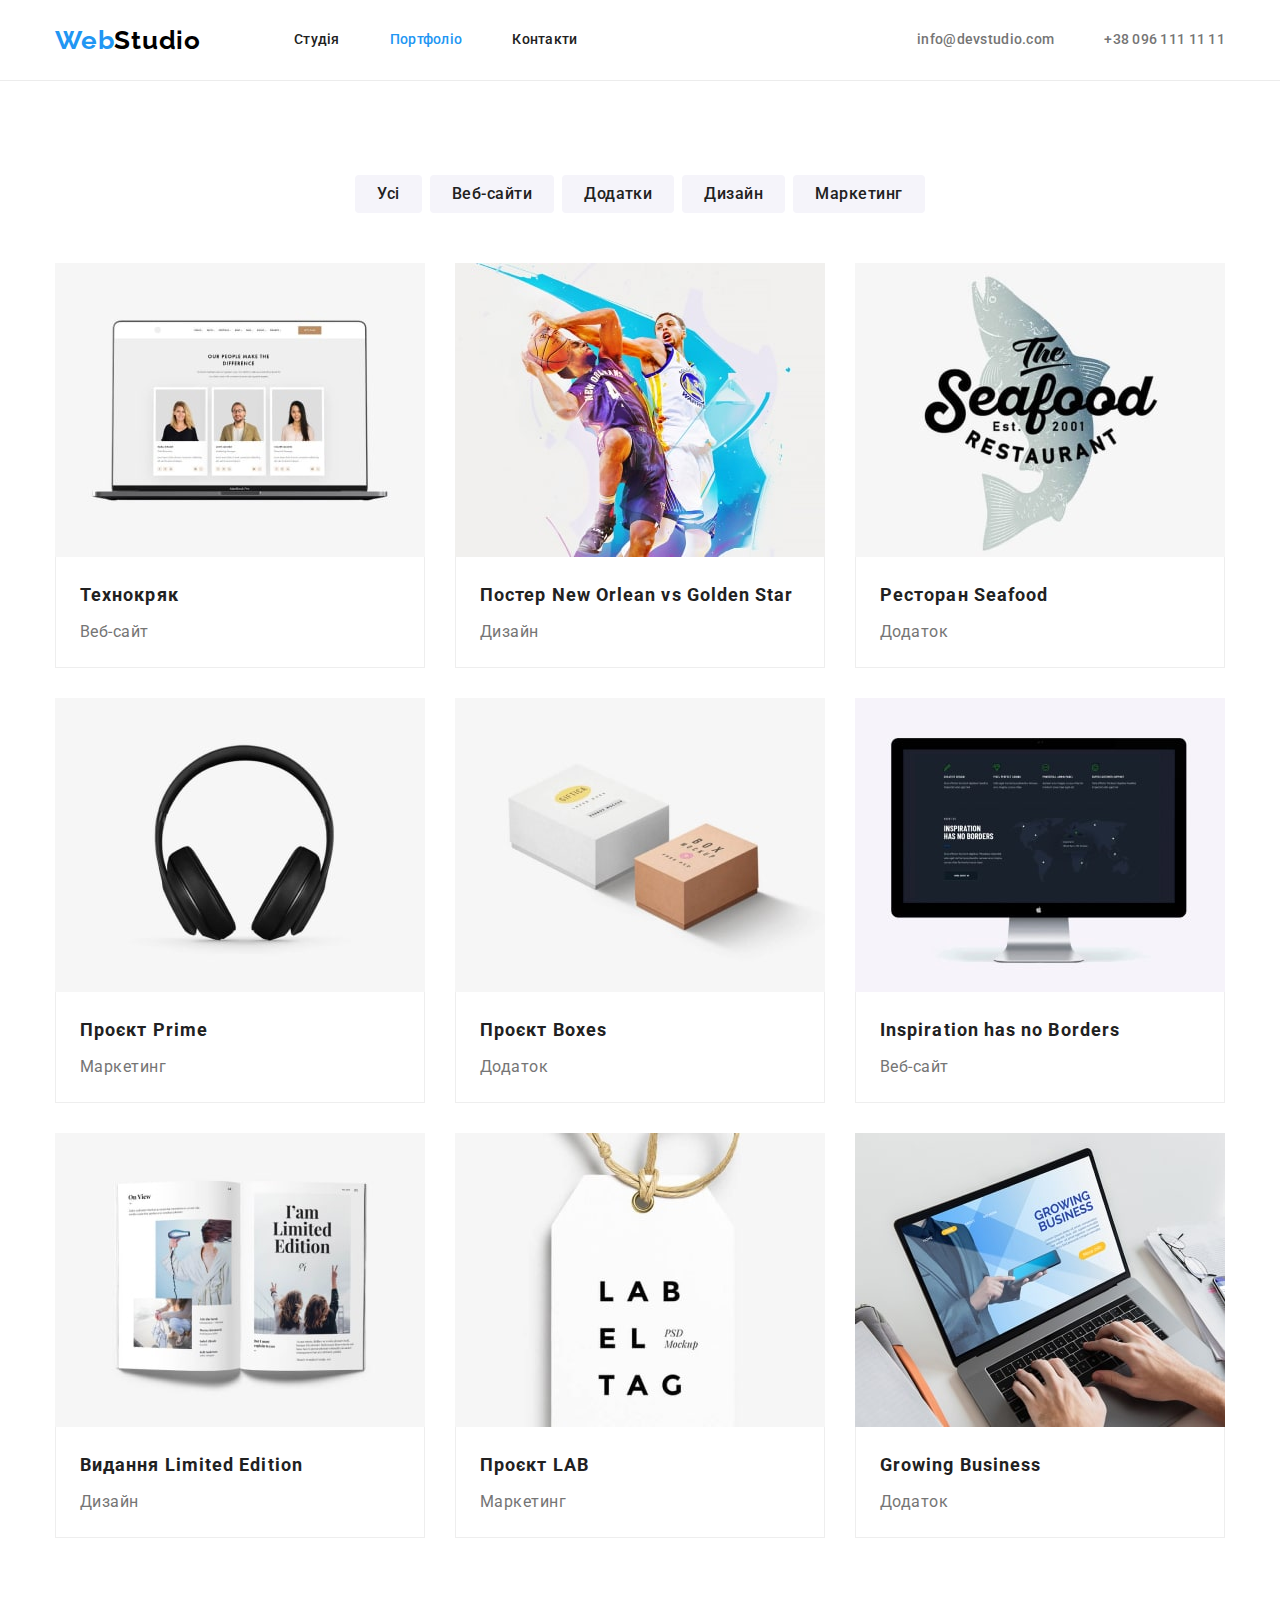
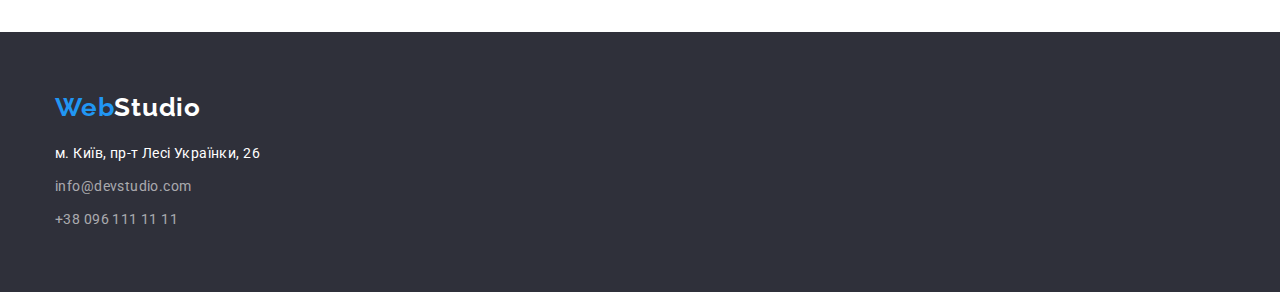
==== portfolio.html @ 5ae92aaa "Перенесення попередніх файлів та нові картинки з svg" ====
<!DOCTYPE html>
<html lang="uk">
  <head>
    <meta charset="UTF-8" />
    <meta http-equiv="X-UA-Compatible" content="IE=edge" />
    <meta name="viewport" content="width=device-width, initial-scale=1.0" />
    <title>Homework2</title>

    <link rel="preconnect" href="https://fonts.googleapis.com" />
    <link rel="preconnect" href="https://fonts.gstatic.com" crossorigin />
    <link
      href="https://fonts.googleapis.com/css2?family=Raleway:wght@700&family=Roboto:wght@400;500;700;900&display=swap"
      rel="stylesheet"
    />
    <link rel="stylesheet" href="./css/modern-normalize.css" />
    <link rel="stylesheet" href="./css/styles.css" />
  </head>

  <body>
    <header>
      <div class="container main-header">
        <nav class="main-nav">
          <a href="./index.html" class="logo-header link">Web<span class="header">Studio</span></a>

          <ul class="site-nav list">
            <li class="item"><a href="./index.html" class="link">Студія</a></li>
            <li class="item"><a href="./portfolio.html" class="link current">Портфоліо</a></li>
            <li class="item"><a href="" class="link">Контакти</a></li>
          </ul>
        </nav>

        <ul class="info-nav list">
          <li class="item">
            <a href="mailto:info@devstudio.com" class="link">info@devstudio.com</a>
          </li>
          <li class="item">
            <a href="tel:+380961111111" class="link">+38 096 111 11 11</a>
          </li>
        </ul>
      </div>
    </header>

    <main>
      <section class="section">
        <div class="container">
          <h1 class="section-title visually-hidden">Приклади портфоліо</h1>

          <ul class="button-list list">
            <li class="item"><button class="button" type="button">Усі</button></li>
            <li class="item"><button class="button" type="button">Веб-сайти</button></li>
            <li class="item"><button class="button" type="button">Додатки</button></li>
            <li class="item"><button class="button" type="button">Дизайн</button></li>
            <li class="item"><button class="button" type="button">Маркетинг</button></li>
          </ul>

          <ul class="examples-list list">
            <li class="item">
              <a href="" class="link">
                <img
                  class="image"
                  src="./images/portfolio/tehnokryak.jpg"
                  alt="Ноутбук з веб-сайтом"
                  width="370"
                  height="294"
                />
                <div class="border">
                  <h2 class="title">Технокряк</h2>
                  <p class="type">Веб-сайт</p>
                </div>
              </a>
            </li>
            <li class="item">
              <a href="" class="link">
                <img
                  class="image"
                  src="./images/portfolio/basketball.jpg"
                  alt="Постер двох баскетбольних команд"
                  width="370"
                  height="294"
                />
                <div class="border">
                  <h2 class="title">Постер New Orlean vs Golden Star</h2>
                  <p class="type">Дизайн</p>
                </div>
              </a>
            </li>
            <li class="item">
              <a href="" class="link">
                <img
                  class="image"
                  src="./images/portfolio/seafood.jpg"
                  alt="Логотип рибного ресторану"
                  width="370"
                  height="294"
                />
                <div class="border">
                  <h2 class="title">Ресторан Seafood</h2>
                  <p class="type">Додаток</p>
                </div>
              </a>
            </li>
            <li class="item">
              <a href="" class="link">
                <img
                  class="image"
                  src="./images/portfolio/headphones.jpg"
                  alt="Навушники"
                  width="370"
                  height="294"
                />
                <div class="border">
                  <h2 class="title">Проєкт Prime</h2>
                  <p class="type">Маркетинг</p>
                </div>
              </a>
            </li>
            <li class="item">
              <a href="" class="link">
                <img
                  class="image"
                  src="./images/portfolio/boxes.jpg"
                  alt="Дві картонні коробки"
                  width="370"
                  height="294"
                />
                <div class="border">
                  <h2 class="title">Проєкт Boxes</h2>
                  <p class="type">Додаток</p>
                </div>
              </a>
            </li>
            <li class="item">
              <a href="" class="link">
                <img
                  class="image"
                  src="./images/portfolio/inspiration.jpg"
                  alt="Веб-сайт на комп'ютерному моніторі"
                  width="370"
                  height="294"
                />
                <div class="border">
                  <h2 class="title">Inspiration has no Borders</h2>
                  <p class="type">Веб-сайт</p>
                </div>
              </a>
            </li>
            <li class="item">
              <a href="" class="link">
                <img
                  class="image"
                  src="./images/portfolio/book.jpg"
                  alt="Книга з назвою: я - лімітована версія "
                  width="370"
                  height="294"
                />
                <div class="border">
                  <h2 class="title">Видання Limited Edition</h2>
                  <p class="type">Дизайн</p>
                </div>
              </a>
            </li>
            <li class="item">
              <a href="" class="link">
                <img
                  class="image"
                  src="./images/portfolio/lab.jpg"
                  alt="Бирка для одягу з брендом"
                  width="370"
                  height="294"
                />
                <div class="border">
                  <h2 class="title">Проєкт LAB</h2>
                  <p class="type">Маркетинг</p>
                </div>
              </a>
            </li>
            <li class="item">
              <a href="" class="link">
                <img
                  class="image"
                  src="./images/portfolio/grow-busin.jpg"
                  alt="Ноутбук з веб-сайтом"
                  width="370"
                  height="294"
                />
                <div class="border">
                  <h2 class="title">Growing Business</h2>
                  <p class="type">Додаток</p>
                </div>
              </a>
            </li>
          </ul>
        </div>
      </section>
    </main>

    <footer class="footer">
      <div class="container">
        <a href="./index.html" class="logo-footer link">Web<span class="footer">Studio</span></a>

        <address class="contact-address">
          <ul class="address-list list">
            <li class="item">
              <a
                href="https://goo.gl/maps/bpXMitdXSqZiNbTf6"
                target="_blank"
                rel="noopener noreferrer"
                class="link"
                >м. Київ, пр-т Лесі Українки, 26</a
              >
            </li>
            <li class="item">
              <a href="mailto:info@devstudio.com" class="link">info@devstudio.com</a>
            </li>
            <li class="item"><a href="tel:+380961111111" class="link">+38 096 111 11 11</a></li>
          </ul>
        </address>
      </div>
    </footer>
  </body>
</html>
---- css/styles.css ----
/*
основной серый текст - #757575;
второстепенный черный текст- #212121;
при наведении на ссылку (акцент) - голубой - #2196F3;
белый текст в hero и футере  - #FFFFFF;
задний фон на нечетной сеции - #F5F4FA;
задний фон hero и футера темно-синий - #2F303A;
серый border - #EEEEEE;
серая линия под хедером - #ECECEC;
черный - #000000;
серый дял текск футера - #FFFFFF99;
*/

:root {
  --primary-text-color: #757575;
  --full-black-color: #000000;
  --secondary-black-color: #212121;
  --accent-blue-color: #2196f3;
  --primary-white-color: #ffffff;
  --dark-background: #2f303a;
  --gray-background: #f5f4fa;
  --gray-opacity-color: #ffffff99;
  --card-border-background: #eeeeee;
  --gray-header-border: #ececec;
  --btn-background-color: #188ce8;
}

body {
  font-family: 'Roboto', sans-serif;
  font-size: 14px;
  letter-spacing: 0.03em;

  background-color: var(--primary-white-color);
  color: var(--primary-text-color);
}

/* ---------УТИЛИТЫ--------- */

h1,
h2,
h3,
h4,
h5,
h6,
p {
  margin: 0;
}

img {
  display: block;
  max-width: 100%;
  height: auto;
}

button {
  display: block;
  cursor: pointer;
  border: none;
  border-radius: 4px;
}

.link {
  text-decoration: none;
}

.list {
  list-style: none;

  margin: 0;
  padding-left: 0;
}

.visually-hidden {
  position: absolute;
  white-space: nowrap;
  width: 1px;
  height: 1px;
  overflow: hidden;
  border: 0;
  padding: 0;
  clip: rect(0 0 0 0);
  clip-path: inset(50%);
  margin: -1px;
}

.container {
  width: 1200px;
  padding: 0 15px;

  margin: 0 auto;
}

/* ----------MAIN-HEADER---------- */

header {
  border-bottom: 1px solid var(--gray-header-border);
}

.main-header {
  display: flex;
  align-items: center;
}

/* ----------MAIN-NAV---------- */

.main-nav {
  display: flex;
  align-items: center;
}

/* ------------NAVIGATION------------ */

.logo-header,
.logo-footer {
  display: inline-block;
  color: var(--accent-blue-color);

  font-family: 'Raleway', sans-serif;
  font-style: normal;
  font-weight: 700;
  font-size: 26px;
  line-height: 1.19;
  letter-spacing: 0.03em;
}

.logo-header .header {
  padding: 0;
  color: var(--full-black-color);
}

.logo-footer .footer {
  padding: 0;
  color: var(--primary-white-color);
}

/* ----------SITE-NAV---------- */

.site-nav {
  display: flex;

  margin-left: 93px;
}

.site-nav .item:not(:last-child) {
  margin-right: 50px;
}

.site-nav .link {
  display: block;
  padding: 32px 0;

  color: var(--secondary-black-color);

  font-weight: 500;
  font-size: 14px;
  line-height: 1.14;
  letter-spacing: 0.02em;
}

.site-nav .link.current {
  color: var(--accent-blue-color);
}

.site-nav .link:hover,
.site-nav .link:focus {
  color: var(--accent-blue-color);
}

/* --------INFO-NAV-------- */

.info-nav {
  display: flex;
  margin-left: auto;
}

.info-nav > .item + .item {
  margin-left: 50px;
}

.info-nav .link {
  display: block;
  padding: 32px 0;

  color: var(--primary-text-color);

  font-weight: 500;
  font-size: 14px;
  line-height: 1.14;
  letter-spacing: 0.02em;
}

.info-nav .link:hover,
.info-nav .link:focus {
  color: var(--accent-blue-color);
}

/* ------------HERO------------ */

.hero {
  text-align: center;
  padding: 200px 0;

  max-width: 1600px;
  height: 600px;
  margin-left: auto;
  margin-right: auto;

  background-color: var(--dark-background);
  background-image: linear-gradient(rgba(47, 48, 58, 0.4), rgba(47, 48, 58, 0.4)),
    url('../images/index/background.jpg');
  background-repeat: no-repeat;
  background-position: center;
}

.hero-title {
  width: 696px;
  margin: 0 auto 30px;

  color: var(--primary-white-color);

  font-weight: 900;
  font-size: 44px;
  line-height: 1.36;
  letter-spacing: 0.06em;
  text-transform: uppercase;
}

/* ------------BUTTON------------ */

.button-list {
  display: flex;
  justify-content: center;

  margin-bottom: 50px;
}

.button-list .item {
  margin-right: 8px;
}

.button-list .item:last-child {
  margin-right: 0;
}

.button-list .button {
  padding: 6px 22px;

  font-family: inherit;
  font-weight: 500;
  font-size: 16px;
  line-height: 1.62;
  text-align: center;
  letter-spacing: 0.03em;

  background-color: var(--gray-background);
  color: var(--secondary-black-color);
}

.button-list .button:hover,
.button-list .button:focus {
  color: var(--primary-white-color);
  background-color: var(--accent-blue-color);
}

.main-button {
  display: inline-block;
  padding: 10px 32px;

  font-family: inherit;
  letter-spacing: 0.06em;
  font-weight: 700;
  font-size: 16px;
  line-height: 1.88;

  color: var(--primary-white-color);
  background-color: var(--accent-blue-color);
}

.main-button:hover,
.main-button:focus {
  background-color: var(--btn-background-color);
}

/* ------------ОСОБЛИВОСТІ------------ */

.section {
  padding-top: 94px;
  padding-bottom: 94px;
}

.section.without-botpadding {
  padding-bottom: 0;
}

.section-title {
  margin-bottom: 50px;

  font-weight: 700;
  font-size: 36px;
  line-height: 1.16;
  text-align: center;
  letter-spacing: 0.03em;

  color: var(--secondary-black-color);
}

/* -----------FEATURES----------- */

.features-list {
  display: flex;
  gap: 30px;
}

.features-list .item {
  width: calc((100% - 90px) / 4);
}

.features-list .title {
  margin-bottom: 10px;

  font-weight: 700;
  font-size: 14px;
  line-height: 1.14;
  letter-spacing: 0.03em;
  text-transform: uppercase;

  color: var(--secondary-black-color);
}

.features-list .describe {
  font-size: 14px;
  line-height: 1.71;
  letter-spacing: 0.03em;
}

/* ------------WORK------------ */

.work-list {
  display: flex;
  gap: 30px;
}

.work-list .item {
  margin-top: 0;
  margin-bottom: 0;
}

.work-list .item-image {
  display: block;
}

/* ------------КОМАНДА------------ */

/* calc((100% - кол-во маржинов * значение маржинов) / кол-во элементов в строке) */

.section.team {
  background-color: var(--gray-background);
}

.team-list {
  display: flex;
  gap: 30px;
}

.team-list .card {
  width: calc((100% - 90px) / 4);

  background-color: var(--primary-white-color);
  box-shadow: 0px 1px 3px rgba(0, 0, 0, 0.12), 0px 1px 1px rgba(0, 0, 0, 0.14),
    0px 2px 1px rgba(0, 0, 0, 0.2);
  border-radius: 0px 0px 4px 4px;
}

.team-list .describe {
  padding-top: 30px;
  padding-bottom: 30px;
}

.team-list .title,
.team-list .job {
  font-weight: 400;
  font-size: 16px;
  line-height: 1.18;
  text-align: center;
  letter-spacing: 0.03em;
}

.team-list .title {
  margin-bottom: 10px;
  font-weight: 500;
  color: var(--secondary-black-color);
}

/* ------------ФУТЕР------------ */

.footer {
  padding-top: 60px;
  padding-bottom: 60px;
  background-color: var(--dark-background);
}

.logo-footer {
  margin-top: 0;
  margin-bottom: 20px;
}

.contact-address {
  font-style: normal;
}

.address-list .link {
  color: var(--gray-opacity-color);
  line-height: 1.71;
}

.address-list .link[href*='maps'] {
  color: var(--primary-white-color);
}

.address-list .link:hover,
.address-list .link:focus {
  color: var(--accent-blue-color);
}

.address-list .item:not(:last-child) {
  margin-top: 0;
  margin-bottom: 9px;
}
/* ------------***PORTFOLIO***------------ */

.examples-list {
  display: flex;
  flex-wrap: wrap;
}

.examples-list .item {
  width: calc((100% - 60px) / 3);
  margin-right: 30px;
  margin-bottom: 30px;
}

.examples-list .item:nth-child(3n) {
  margin-right: 0;
}

.examples-list .item:nth-last-child(-n + 3) {
  margin-bottom: 0;
}

.examples-list .link {
  color: var(--primary-text-color);
}

.examples-list .border {
  padding: 20px 24px;

  border: 1px solid var(--card-border-background);
  border-top: none;
}

.examples-list .title {
  margin-bottom: 4px;

  color: var(--secondary-black-color);

  font-weight: 700;
  font-size: 18px;
  line-height: 2;
  letter-spacing: 0.06em;
}

.examples-list .type {
  font-size: 16px;
  line-height: 1.87;
  letter-spacing: 0.03em;
}
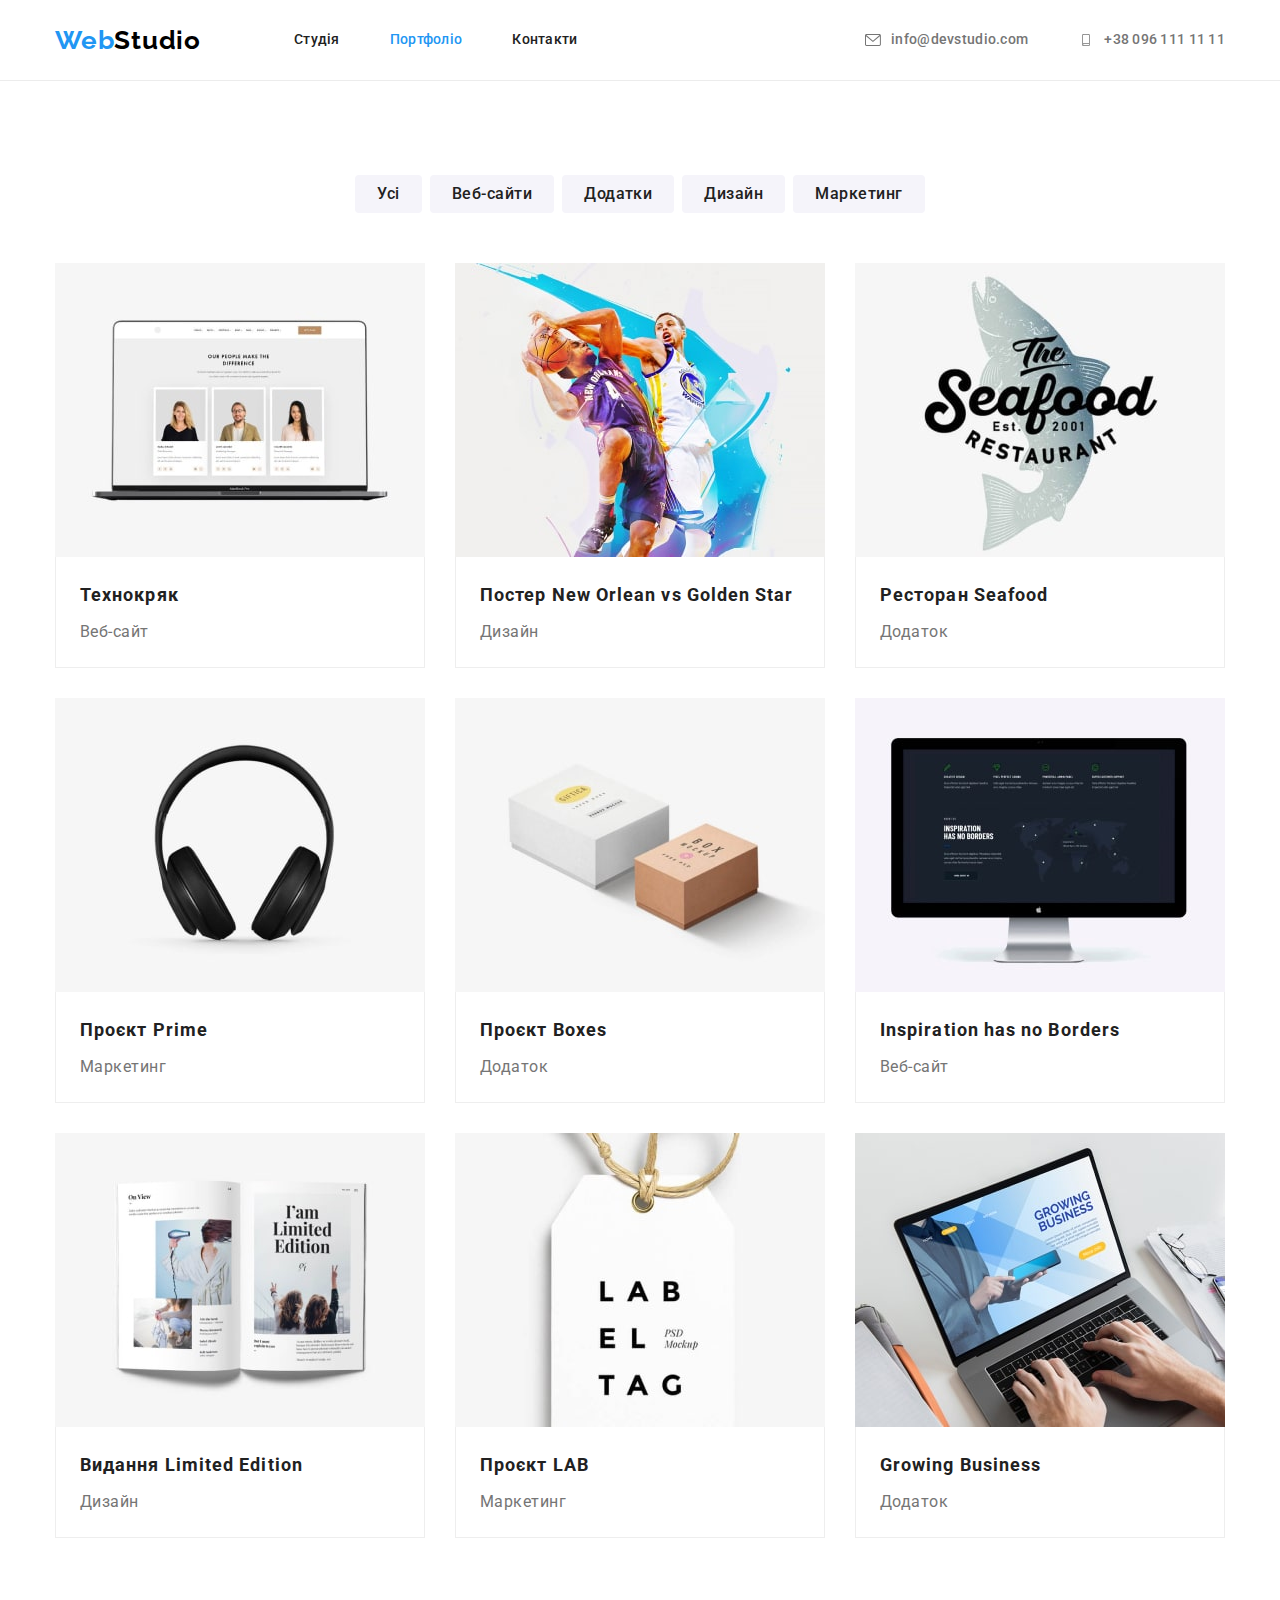
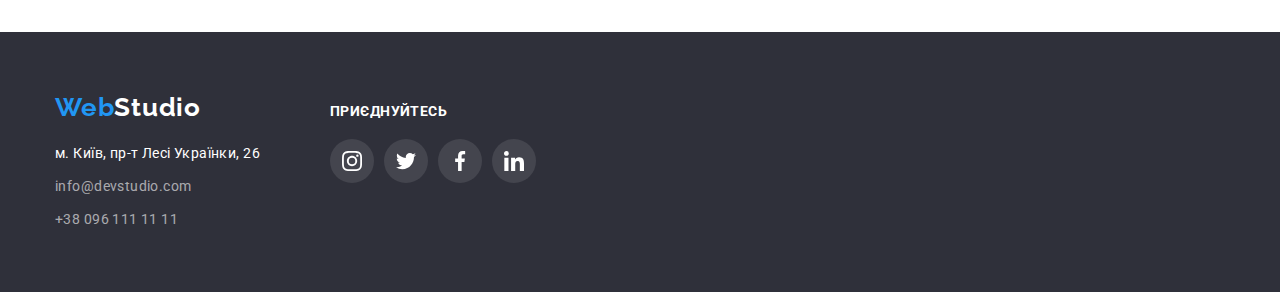
==== commit a85bde93: "Виконане дз до перевірки" ====
--- a/portfolio.html
+++ b/portfolio.html
@@ -31,10 +31,20 @@
 
         <ul class="info-nav list">
           <li class="item">
-            <a href="mailto:info@devstudio.com" class="link">info@devstudio.com</a>
+            <a href="mailto:info@devstudio.com" class="link">
+              <svg class="icon" width="16px" height="12px">
+                <use href="./images/icons.svg#icon-mail"></use>
+              </svg>
+              info@devstudio.com</a
+            >
           </li>
           <li class="item">
-            <a href="tel:+380961111111" class="link">+38 096 111 11 11</a>
+            <a href="tel:+380961111111" class="link">
+              <svg class="icon" width="16px" height="12px">
+                <use href="./images/icons.svg#icon-tel"></use>
+              </svg>
+              +38 096 111 11 11</a
+            >
           </li>
         </ul>
       </div>
@@ -195,26 +205,60 @@
     </main>
 
     <footer class="footer">
-      <div class="container">
-        <a href="./index.html" class="logo-footer link">Web<span class="footer">Studio</span></a>
-
-        <address class="contact-address">
-          <ul class="address-list list">
-            <li class="item">
-              <a
-                href="https://goo.gl/maps/bpXMitdXSqZiNbTf6"
-                target="_blank"
-                rel="noopener noreferrer"
-                class="link"
-                >м. Київ, пр-т Лесі Українки, 26</a
-              >
-            </li>
-            <li class="item">
-              <a href="mailto:info@devstudio.com" class="link">info@devstudio.com</a>
-            </li>
-            <li class="item"><a href="tel:+380961111111" class="link">+38 096 111 11 11</a></li>
-          </ul>
-        </address>
+      <div class="container column-list">
+        <div class="column footer-first-colomn">
+          <a href="./index.html" class="logo-footer link">Web<span class="footer">Studio</span></a>
+          <address class="contact-address">
+            <ul class="address-list list">
+              <li class="item">
+                <a
+                  href="https://goo.gl/maps/bpXMitdXSqZiNbTf6"
+                  target="_blank"
+                  rel="noopener noreferrer"
+                  class="link"
+                  >м. Київ, пр-т Лесі Українки, 26</a
+                >
+              </li>
+              <li class="item">
+                <a href="mailto:info@devstudio.com" class="link">info@devstudio.com</a>
+              </li>
+              <li class="item"><a href="tel:+380961111111" class="link">+38 096 111 11 11</a></li>
+            </ul>
+          </address>
+        </div>
+        <div class="column footer-second-column">
+          <p class="title">приєднуйтесь</p>
+          <ul class="list-item list">
+            <li class="item">
+              <a href="" class="link-icon">
+                <svg class="icon" width="20px" height="20px">
+                  <use href="./images/icons.svg#icon-instagram"></use>
+                </svg>
+              </a>
+            </li>
+            <li class="item">
+              <a href="" class="link-icon">
+                <svg class="icon" width="20px" height="20px">
+                  <use href="./images/icons.svg#icon-twitter"></use>
+                </svg>
+              </a>
+            </li>
+            <li class="item">
+              <a href="" class="link-icon">
+                <svg class="icon" width="20px" height="20px">
+                  <use href="./images/icons.svg#icon-facebook"></use>
+                </svg>
+              </a>
+            </li>
+            <li class="item">
+              <a href="" class="link-icon">
+                <svg class="icon" width="20px" height="20px">
+                  <use href="./images/icons.svg#icon-linkedin"></use>
+                </svg>
+              </a>
+            </li>
+          </ul>
+        </div>
       </div>
     </footer>
   </body>
--- a/css/styles.css
+++ b/css/styles.css
@@ -23,6 +23,7 @@
   --card-border-background: #eeeeee;
   --gray-header-border: #ececec;
   --btn-background-color: #188ce8;
+  --icon-soc-networks-color: #afb1b8;
 }
 
 body {
@@ -177,8 +178,14 @@
   margin-left: 50px;
 }
 
+.info-nav .item {
+  display: flex;
+  align-items: center;
+}
+
 .info-nav .link {
-  display: block;
+  display: flex;
+  align-items: center;
   padding: 32px 0;
 
   color: var(--primary-text-color);
@@ -187,6 +194,11 @@
   font-size: 14px;
   line-height: 1.14;
   letter-spacing: 0.02em;
+}
+
+.info-nav .icon {
+  fill: currentColor;
+  margin-right: 10px;
 }
 
 .info-nav .link:hover,
@@ -260,6 +272,8 @@
 .button-list .button:focus {
   color: var(--primary-white-color);
   background-color: var(--accent-blue-color);
+
+  box-shadow: 0px 2px 2px 0px #0000001f, 0px 1px 2px 0px #00000014, 0px 3px 1px 0px #0000001a;
 }
 
 .main-button {
@@ -315,6 +329,16 @@
   width: calc((100% - 90px) / 4);
 }
 
+.features-list .item-image {
+  display: block;
+  padding: 25px 100px;
+  text-align: center;
+  margin-bottom: 30px;
+
+  background-color: var(--gray-background);
+  border-radius: 4px;
+}
+
 .features-list .title {
   margin-bottom: 10px;
 
@@ -369,11 +393,13 @@
   box-shadow: 0px 1px 3px rgba(0, 0, 0, 0.12), 0px 1px 1px rgba(0, 0, 0, 0.14),
     0px 2px 1px rgba(0, 0, 0, 0.2);
   border-radius: 0px 0px 4px 4px;
+
+  padding-bottom: 30px;
 }
 
 .team-list .describe {
   padding-top: 30px;
-  padding-bottom: 30px;
+  padding-bottom: 16px;
 }
 
 .team-list .title,
@@ -391,6 +417,78 @@
   color: var(--secondary-black-color);
 }
 
+.soc-networks {
+  display: flex;
+  margin: 16px 32px 0;
+}
+
+.soc-networks .item:not(:last-child) {
+  margin-right: 10px;
+}
+
+.soc-icon-link {
+  display: flex;
+  justify-content: center;
+  align-items: center;
+  width: 44px;
+  height: 44px;
+  border: none;
+  border-radius: 50%;
+}
+
+.soc-networks .icon {
+  fill: var(--icon-soc-networks-color);
+}
+
+.soc-icon-link:hover,
+.soc-icon-link:focus {
+  background-color: var(--accent-blue-color);
+}
+
+.soc-icon-link:hover .icon,
+.soc-icon-link:focus .icon {
+  fill: var(--primary-white-color);
+}
+
+/* ------------ПОСТІЙНІ КЛІЄНТИ------------ */
+
+.section-clients .section-title {
+  margin-bottom: 50px;
+}
+
+.section-clients .list-item {
+  display: flex;
+}
+
+.section-clients .item:not(:last-child) {
+  margin-right: 30px;
+}
+
+.section-clients .clients-link {
+  display: flex;
+  justify-content: center;
+  align-items: center;
+  width: 170px;
+  height: 92px;
+
+  border: 1px solid var(--icon-soc-networks-color);
+  border-radius: 4px;
+}
+
+.section-clients .image {
+  fill: var(--icon-soc-networks-color);
+}
+
+.clients-link:hover,
+.clients-link:focus {
+  border-color: var(--accent-blue-color);
+}
+
+.clients-link:hover .image,
+.clients-link:focus .image {
+  fill: var(--accent-blue-color);
+}
+
 /* ------------ФУТЕР------------ */
 
 .footer {
@@ -399,6 +497,15 @@
   background-color: var(--dark-background);
 }
 
+.footer .column-list {
+  display: flex;
+  align-items: baseline;
+}
+
+.footer .column:not(:last-child) {
+  margin-right: 70px;
+}
+
 .logo-footer {
   margin-top: 0;
   margin-bottom: 20px;
@@ -426,6 +533,46 @@
   margin-top: 0;
   margin-bottom: 9px;
 }
+
+/* -----SECOND-COLUMN----- */
+
+.footer-second-column .title {
+  margin-bottom: 20px;
+  font-weight: 700;
+  line-height: 1.14;
+  text-transform: uppercase;
+
+  color: var(--primary-white-color);
+}
+
+.footer-second-column .list-item {
+  display: flex;
+}
+
+.footer-second-column .item:not(:last-child) {
+  margin-right: 10px;
+}
+
+.footer-second-column .link-icon {
+  display: flex;
+  justify-content: center;
+  align-items: center;
+  padding: 12px;
+  border: none;
+  border-radius: 50%;
+
+  background-color: #ffffff1a;
+}
+
+.footer-second-column .icon {
+  fill: var(--primary-white-color);
+}
+
+.footer-second-column .link-icon:hover,
+.footer-second-column .link-icon:focus {
+  background-color: var(--accent-blue-color);
+}
+
 /* ------------***PORTFOLIO***------------ */
 
 .examples-list {
@@ -447,6 +594,11 @@
   margin-bottom: 0;
 }
 
+.examples-list .item:hover,
+.examples-list .item:focus {
+  box-shadow: 1px 4px 6px 0px #00000029, 0px 4px 4px 0px #0000000f, 0px 1px 1px 0px #0000001f;
+}
+
 .examples-list .link {
   color: var(--primary-text-color);
 }
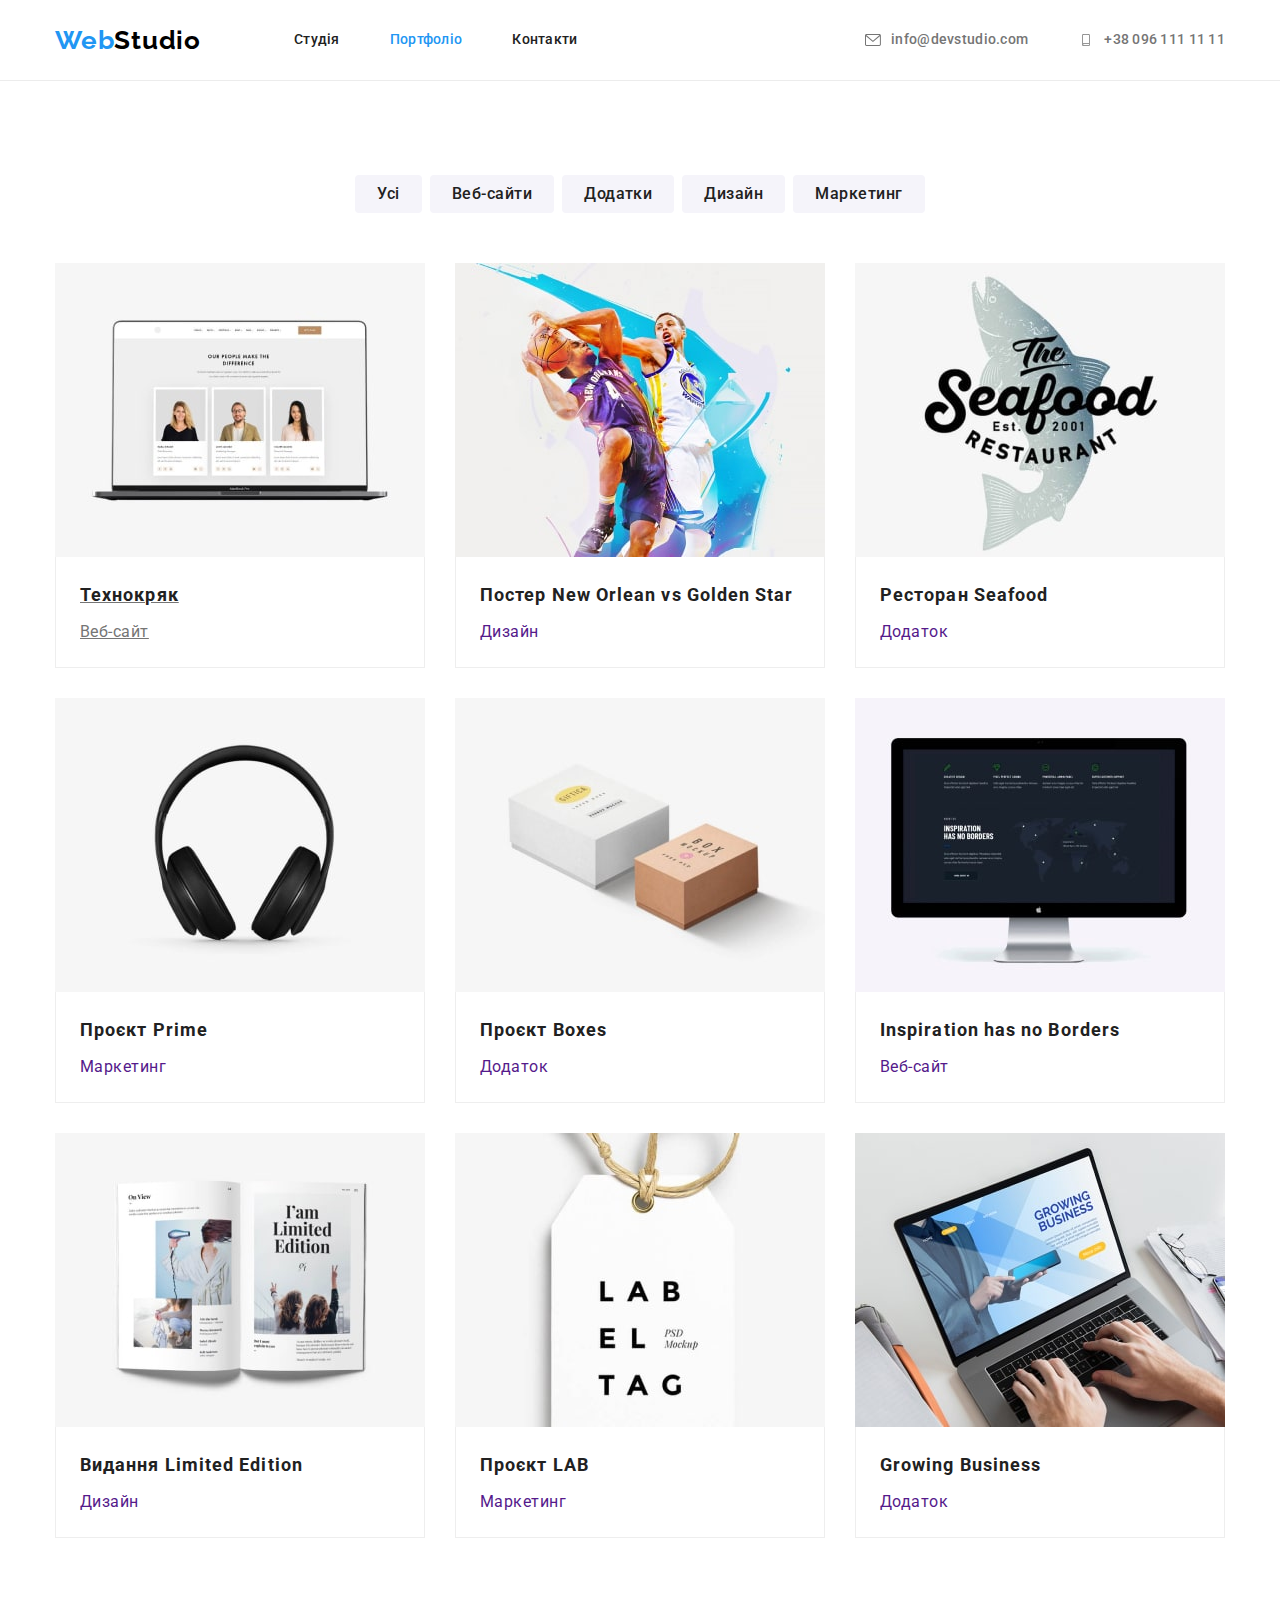
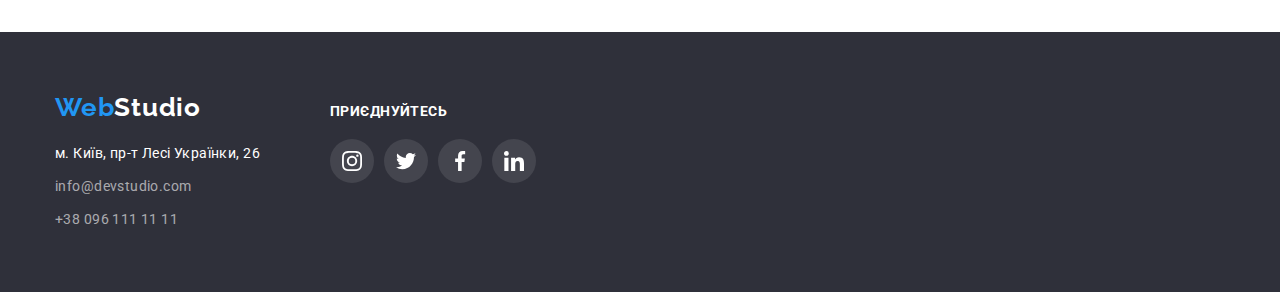
==== commit 5833a762: "Виправлені поради ментора" ====
--- a/portfolio.html
+++ b/portfolio.html
@@ -65,7 +65,7 @@
 
           <ul class="examples-list list">
             <li class="item">
-              <a href="" class="link">
+              <a href="" class="card-link">
                 <img
                   class="image"
                   src="./images/portfolio/tehnokryak.jpg"
--- a/css/styles.css
+++ b/css/styles.css
@@ -222,6 +222,7 @@
     url('../images/index/background.jpg');
   background-repeat: no-repeat;
   background-position: center;
+  background-size: cover;
 }
 
 .hero-title {
@@ -393,13 +394,11 @@
   box-shadow: 0px 1px 3px rgba(0, 0, 0, 0.12), 0px 1px 1px rgba(0, 0, 0, 0.14),
     0px 2px 1px rgba(0, 0, 0, 0.2);
   border-radius: 0px 0px 4px 4px;
-
-  padding-bottom: 30px;
 }
 
 .team-list .describe {
   padding-top: 30px;
-  padding-bottom: 16px;
+  padding-bottom: 30px;
 }
 
 .team-list .title,
@@ -419,7 +418,8 @@
 
 .soc-networks {
   display: flex;
-  margin: 16px 32px 0;
+  margin-top: 16px;
+  justify-content: center;
 }
 
 .soc-networks .item:not(:last-child) {
@@ -434,20 +434,18 @@
   height: 44px;
   border: none;
   border-radius: 50%;
+
+  color: var(--icon-soc-networks-color);
 }
 
 .soc-networks .icon {
-  fill: var(--icon-soc-networks-color);
+  fill: currentColor;
 }
 
 .soc-icon-link:hover,
 .soc-icon-link:focus {
   background-color: var(--accent-blue-color);
-}
-
-.soc-icon-link:hover .icon,
-.soc-icon-link:focus .icon {
-  fill: var(--primary-white-color);
+  color: var(--primary-white-color);
 }
 
 /* ------------ПОСТІЙНІ КЛІЄНТИ------------ */
@@ -473,20 +471,18 @@
 
   border: 1px solid var(--icon-soc-networks-color);
   border-radius: 4px;
+
+  color: var(--icon-soc-networks-color);
 }
 
 .section-clients .image {
-  fill: var(--icon-soc-networks-color);
+  fill: currentColor;
 }
 
 .clients-link:hover,
 .clients-link:focus {
   border-color: var(--accent-blue-color);
-}
-
-.clients-link:hover .image,
-.clients-link:focus .image {
-  fill: var(--accent-blue-color);
+  color: var(--accent-blue-color);
 }
 
 /* ------------ФУТЕР------------ */
@@ -562,10 +558,11 @@
   border-radius: 50%;
 
   background-color: #ffffff1a;
+  color: var(--primary-white-color);
 }
 
 .footer-second-column .icon {
-  fill: var(--primary-white-color);
+  fill: currentColor;
 }
 
 .footer-second-column .link-icon:hover,
@@ -594,13 +591,14 @@
   margin-bottom: 0;
 }
 
-.examples-list .item:hover,
-.examples-list .item:focus {
+.examples-list .card-link {
+  display: block;
+  color: var(--primary-text-color);
+}
+
+.examples-list .card-link:hover,
+.examples-list .card-link:focus {
   box-shadow: 1px 4px 6px 0px #00000029, 0px 4px 4px 0px #0000000f, 0px 1px 1px 0px #0000001f;
-}
-
-.examples-list .link {
-  color: var(--primary-text-color);
 }
 
 .examples-list .border {
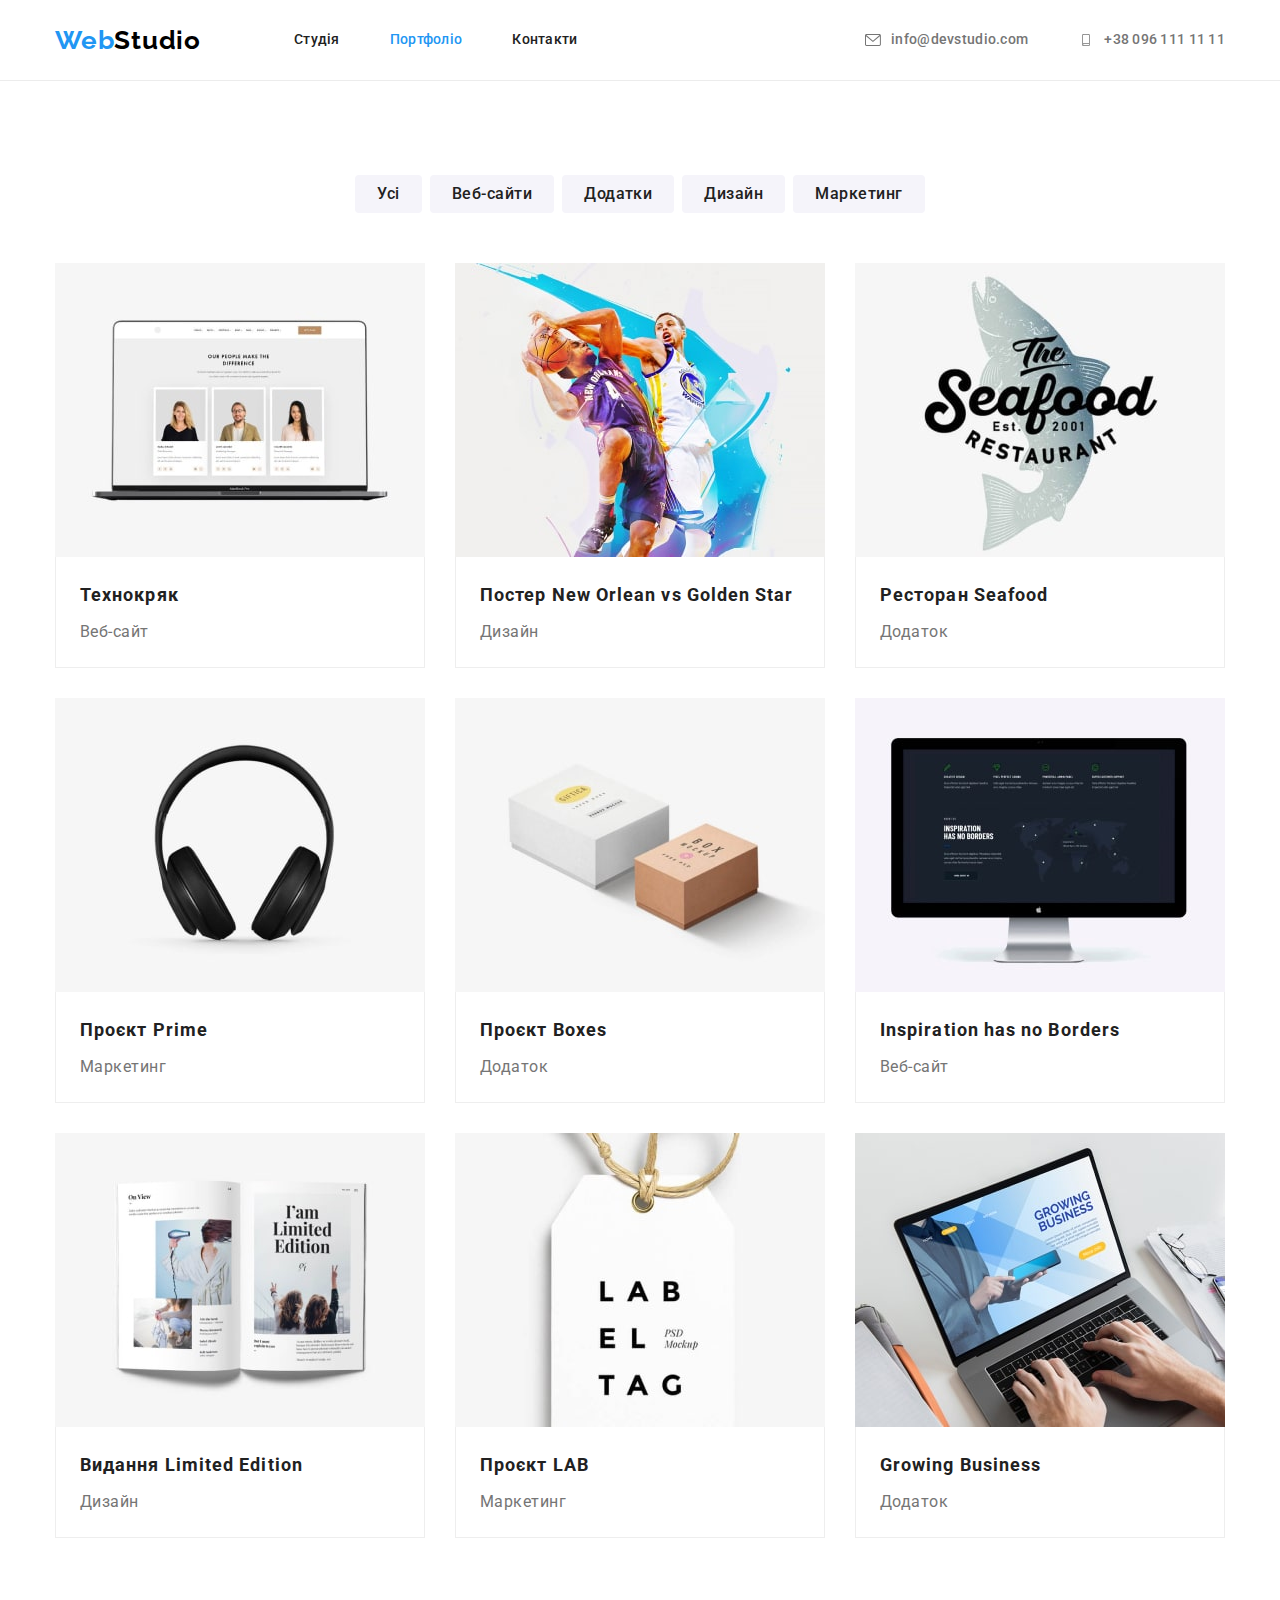
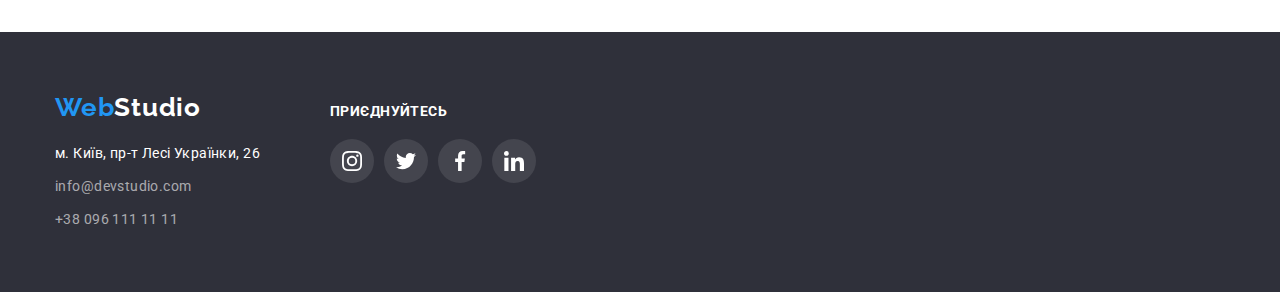
==== commit 5e282b9f: "готове дз" ====
--- a/portfolio.html
+++ b/portfolio.html
@@ -65,7 +65,7 @@
 
           <ul class="examples-list list">
             <li class="item">
-              <a href="" class="card-link">
+              <a href="" class="card-link link">
                 <img
                   class="image"
                   src="./images/portfolio/tehnokryak.jpg"
@@ -80,7 +80,7 @@
               </a>
             </li>
             <li class="item">
-              <a href="" class="link">
+              <a href="" class="card-link link">
                 <img
                   class="image"
                   src="./images/portfolio/basketball.jpg"
@@ -95,7 +95,7 @@
               </a>
             </li>
             <li class="item">
-              <a href="" class="link">
+              <a href="" class="card-link link">
                 <img
                   class="image"
                   src="./images/portfolio/seafood.jpg"
@@ -110,7 +110,7 @@
               </a>
             </li>
             <li class="item">
-              <a href="" class="link">
+              <a href="" class="card-link link">
                 <img
                   class="image"
                   src="./images/portfolio/headphones.jpg"
@@ -125,7 +125,7 @@
               </a>
             </li>
             <li class="item">
-              <a href="" class="link">
+              <a href="" class="card-link link">
                 <img
                   class="image"
                   src="./images/portfolio/boxes.jpg"
@@ -140,7 +140,7 @@
               </a>
             </li>
             <li class="item">
-              <a href="" class="link">
+              <a href="" class="card-link link">
                 <img
                   class="image"
                   src="./images/portfolio/inspiration.jpg"
@@ -155,7 +155,7 @@
               </a>
             </li>
             <li class="item">
-              <a href="" class="link">
+              <a href="" class="card-link link">
                 <img
                   class="image"
                   src="./images/portfolio/book.jpg"
@@ -170,7 +170,7 @@
               </a>
             </li>
             <li class="item">
-              <a href="" class="link">
+              <a href="" class="card-link link">
                 <img
                   class="image"
                   src="./images/portfolio/lab.jpg"
@@ -185,7 +185,7 @@
               </a>
             </li>
             <li class="item">
-              <a href="" class="link">
+              <a href="" class="card-link link">
                 <img
                   class="image"
                   src="./images/portfolio/grow-busin.jpg"
